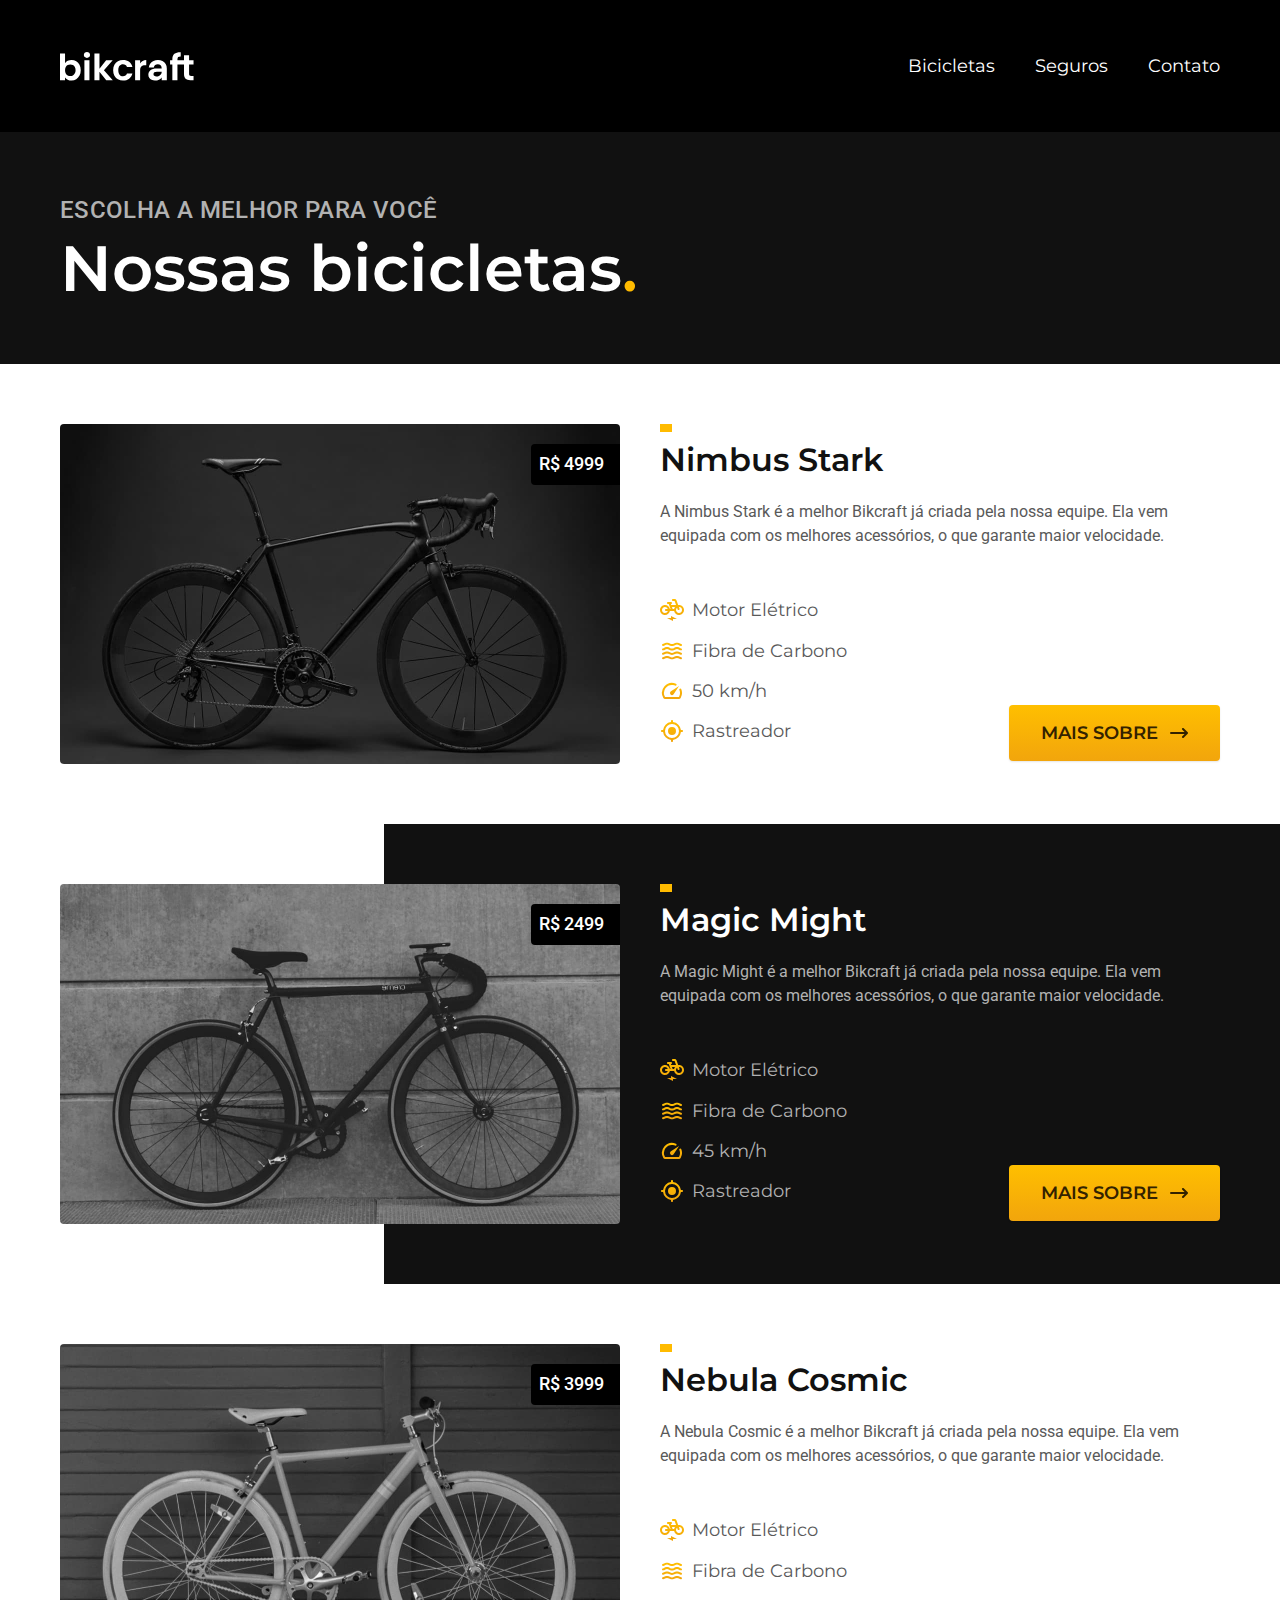
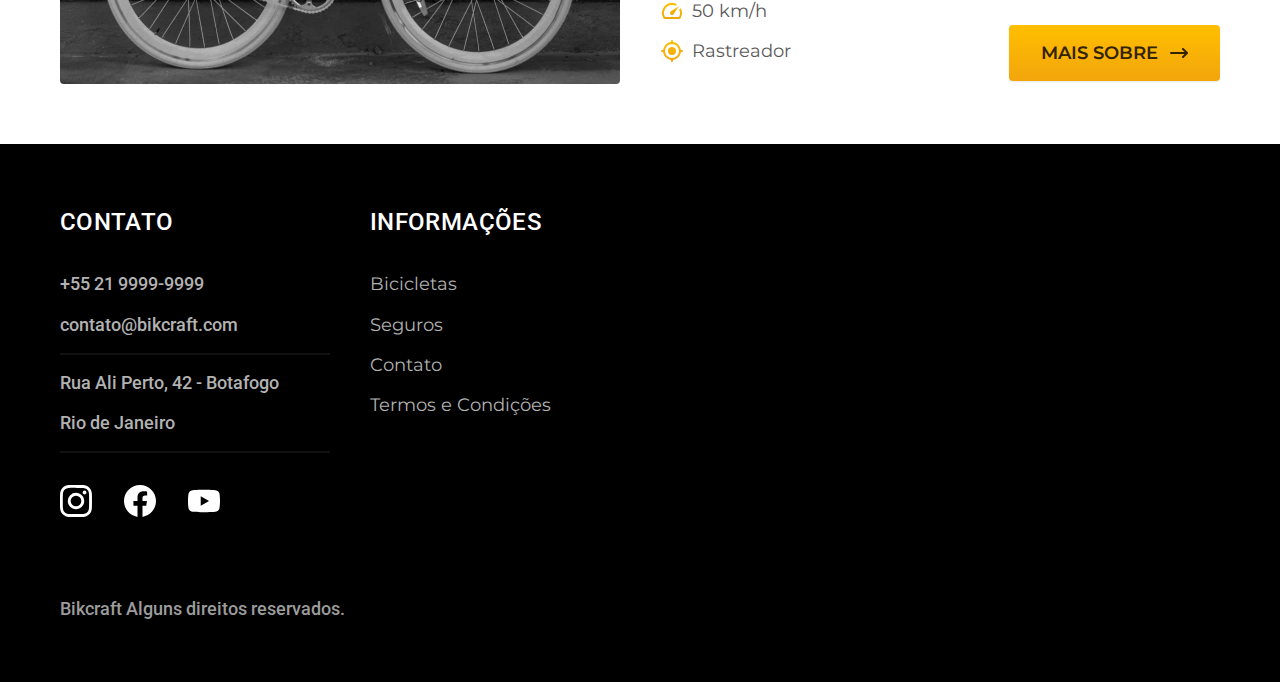
==== bicicletas.html @ 07eb41af "commit fontl" ====
<!DOCTYPE html>
<html lang="pt-br">

<head>
  <meta charset="UTF-8">
  <meta name="viewport" content="width=device-width, initial-scale=1.0">

  <title>Bicicletas | Bikcraft</title>
  <meta name="description" content="Bicicletas.">

  <link rel="stylesheet" href="./css/style.css">
  <link rel="preconnect" href="https://fonts.googleapis.com">
  <link rel="preconnect" href="https://fonts.gstatic.com" crossorigin>
  <link href="https://fonts.googleapis.com/css2?family=Merriweather:wght@900&family=Montserrat:wght@400;600;900&family=Roboto:wght@400;500&display=swap" rel="stylesheet">
</head>

<body id="bicicletas">
  <header class="header-bg">
    <div class="header container">
      <a href="./">
        <img src="./img/bikcraft.svg" alt="Bikcraft">
      </a>

      <nav aria-label="primaria">
        <ul class="header-menu font-1-m cor-0">
          <li><a href="./bicicletas.html">Bicicletas</a></li>
          <li><a href="./seguros.html">Seguros</a></li>
          <li><a href="./contato.html">Contato</a></li>
        </ul>
      </nav>
    </div>
  </header>

  <main>
    <div class="titulo-bg">
      <div class="titulo container">
        <p class="font-2-l-b cor-5">Escolha a melhor para você</p>
        <h1 class="font-1-xxl cor-0">Nossas bicicletas<span class="cor-p1">.</span></h1>
      </div>
    </div>


    <div class="bicicletas container">
      <div class="bicicletas-imagem">
        <img src="./img/bicicletas/nimbus.jpg" alt="Bicicleta preta">
        <span class="font-2-m cor-0">R$ 4999</span>
      </div>
      <div class="bicicletas-conteudo">
        <h2 class="font-1-xl">Nimbus Stark</h2>
        <p class="font-2-s cor-8">A Nimbus Stark é a melhor Bikcraft já criada pela nossa equipe. Ela vem equipada com os melhores acessórios, o que garante maior velocidade.</p>
        <ul class="font-1-m cor-8">
          <li><img src="./img/icones/eletrica.svg" alt="">Motor Elétrico</li>
          <li><img src="./img/icones/carbono.svg" alt="">Fibra de Carbono</li>
          <li><img src="./img/icones/velocidade.svg" alt="">50 km/h</li>
          <li><img src="./img/icones/rastreador.svg" alt="">Rastreador</li>
        </ul>
        <a class="botao seta" href="./bicicletas/nimbus.html">Mais Sobre</a>
      </div>
    </div>


    <div class="bicicletas-bg">
      <div class="bicicletas container">
        <div class="bicicletas-imagem">
          <img src="./img/bicicletas/magic.jpg" alt="Bicicleta preta">
          <span class="font-2-m cor-0">R$ 2499</span>
        </div>
        <div class="bicicletas-conteudo">
          <h2 class="font-1-xl cor-0">Magic Might</h2>
          <p class="font-2-s cor-5">A Magic Might é a melhor Bikcraft já criada pela nossa equipe. Ela vem equipada com os melhores acessórios, o que garante maior velocidade.</p>
          <ul class="font-1-m cor-5">
            <li><img src="./img/icones/eletrica.svg" alt="">Motor Elétrico</li>
            <li><img src="./img/icones/carbono.svg" alt="">Fibra de Carbono</li>
            <li><img src="./img/icones/velocidade.svg" alt="">45 km/h</li>
            <li><img src="./img/icones/rastreador.svg" alt="">Rastreador</li>
          </ul>
          <a class="botao seta" href="./bicicletas/magic.html">Mais Sobre</a>
        </div>
      </div>
    </div>


    <div class="bicicletas container">
      <div class="bicicletas-imagem">
        <img src="./img/bicicletas/nebula.jpg" alt="Bicicleta preta">
        <span class="font-2-m cor-0">R$ 3999</span>
      </div>
      <div class="bicicletas-conteudo">
        <h2 class="font-1-xl">Nebula Cosmic</h2>
        <p class="font-2-s cor-8">A Nebula Cosmic é a melhor Bikcraft já criada pela nossa equipe. Ela vem equipada com os melhores acessórios, o que garante maior velocidade.</p>
        <ul class="font-1-m cor-8">
          <li><img src="./img/icones/eletrica.svg" alt="">Motor Elétrico</li>
          <li><img src="./img/icones/carbono.svg" alt="">Fibra de Carbono</li>
          <li><img src="./img/icones/velocidade.svg" alt="">50 km/h</li>
          <li><img src="./img/icones/rastreador.svg" alt="">Rastreador</li>
        </ul>
        <a class="botao seta" href="./bicicletas/nebula.html">Mais Sobre</a>
      </div>
    </div>

  </main>


  <footer class="footer-bg">
    <div class="footer container">
      <div class="footer-contato">
        <h3 class="font-2-l-b cor-0">Contato</h3>
        <ul class="font-2-m cor-5">
          <li><a href="tel:+552199999999">+55 21 9999-9999</a></li>
          <li><a href="mailto:contato@bikcraft.com">contato@bikcraft.com</a></li>
          <li>Rua Ali Perto, 42 - Botafogo</li>
          <li>Rio de Janeiro</li>
        </ul>
        <div class="footer-redes">
          <a href="./">
            <img src="./img/redes/instagram.svg" alt="Instagran">
          </a>
          <a href="./">
            <img src="./img/redes/facebook.svg" alt="Facebook">
          </a>
          <a href="./">
            <img src="./img/redes/youtube.svg" alt="Youtube">
          </a>
        </div>
      </div>
      <div class="footer-informacoes">
        <h3 class="font-2-l-b cor-0">Informações</h3>
        <nav>
          <ul class="font-1-m cor-5">
            <li><a href="./bicicletas.html">Bicicletas</a></li>
            <li><a href="./seguros.html">Seguros</a></li>
            <li><a href="./contato.html">Contato</a></li>
            <li><a href="./termos.html">Termos e Condições</a></li>
          </ul>
        </nav>
      </div>
      <p class="footer-copy font-2-m cor-6">Bikcraft Alguns direitos reservados.</p>
    </div>
  </footer>

</body>

</html>
---- css/style.css ----
@import "./global/global.css";
@import "./global/header.css";
@import "./global/footer.css";

/* Utilidades */
@import "./utilidades/componentes.css";
@import "./utilidades/tipografia.css";
@import "./utilidades/cores.css";

/* Home */
@import "./home/introducao.css";
@import "./home/tecnologia.css";
@import "./home/parceiros.css";
@import "./home/depoimento.css";

/* Bicicletas */
@import "./bicicletas/bicicletas-lista.css";
@import "./bicicletas/bicicletas.css";

/* Seguros */
@import "./seguros/seguros.css";

/* Termos */
@import "./termos/termos.css";
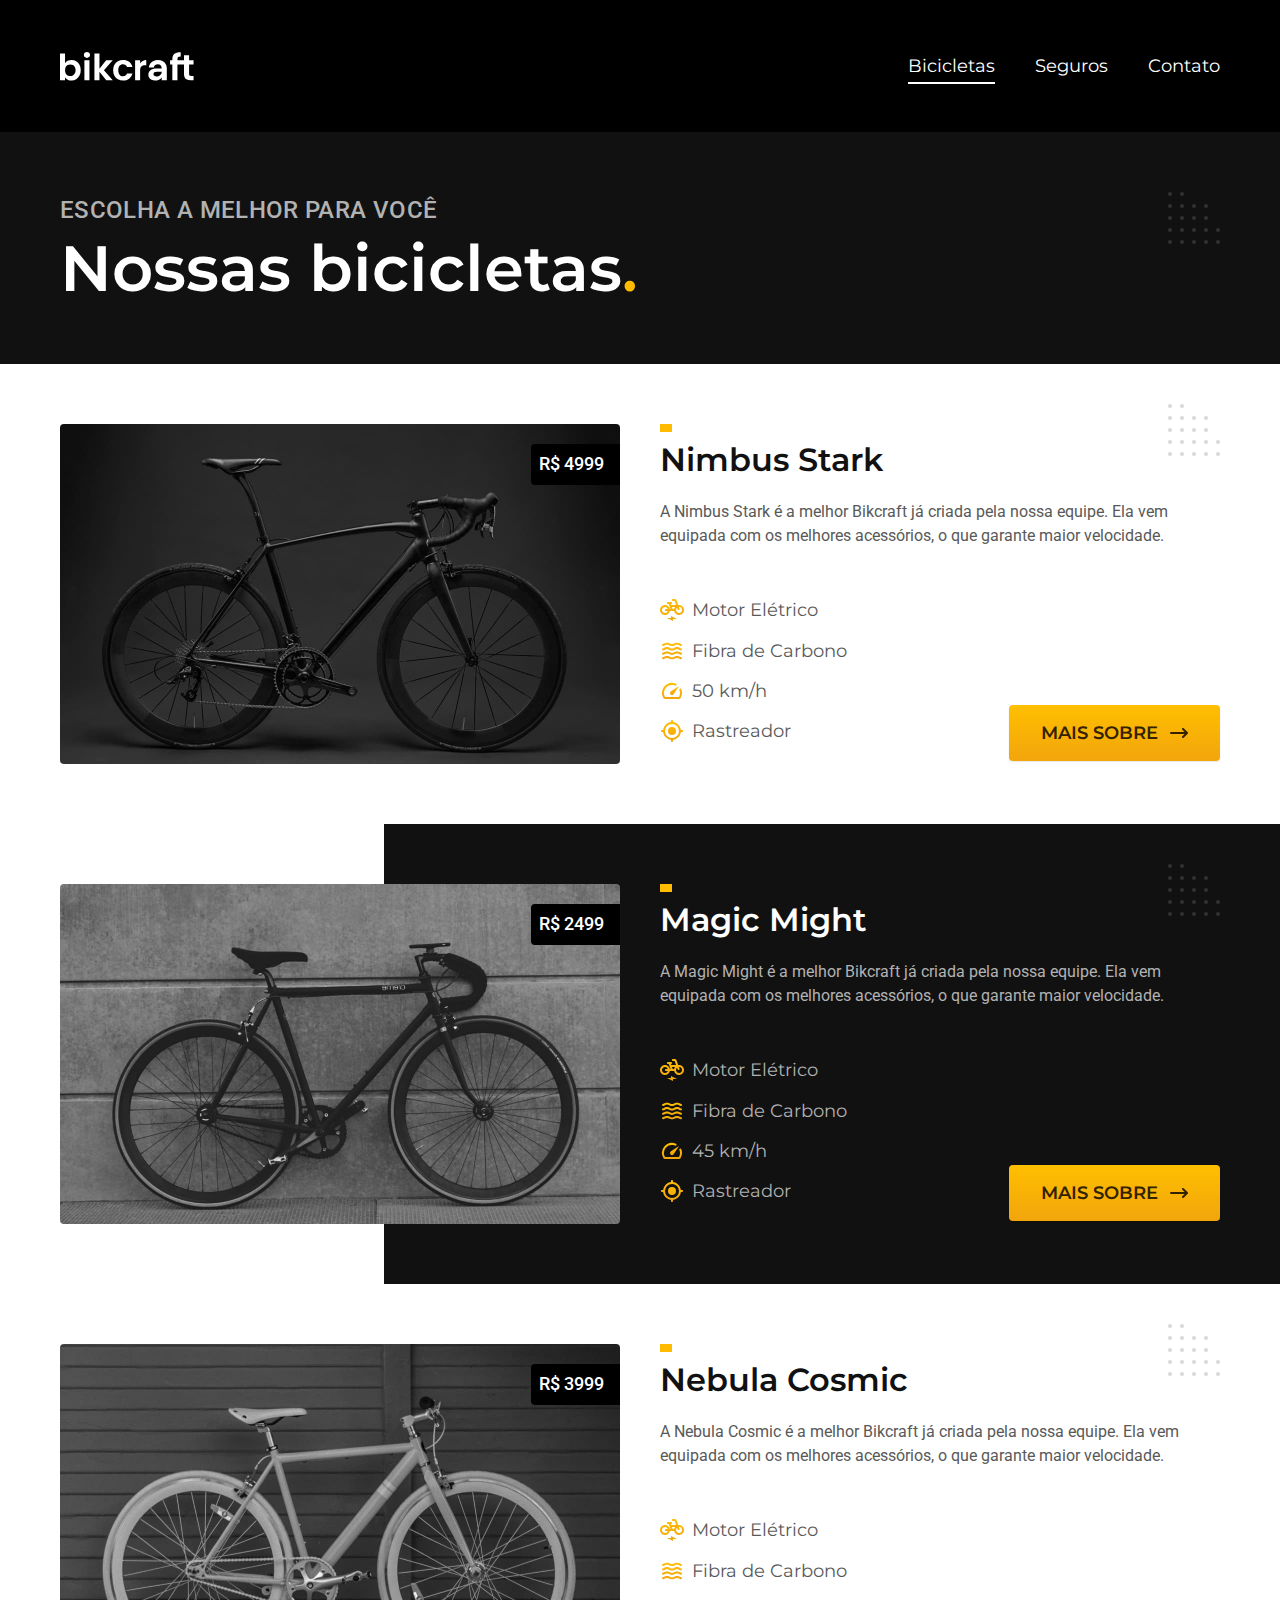
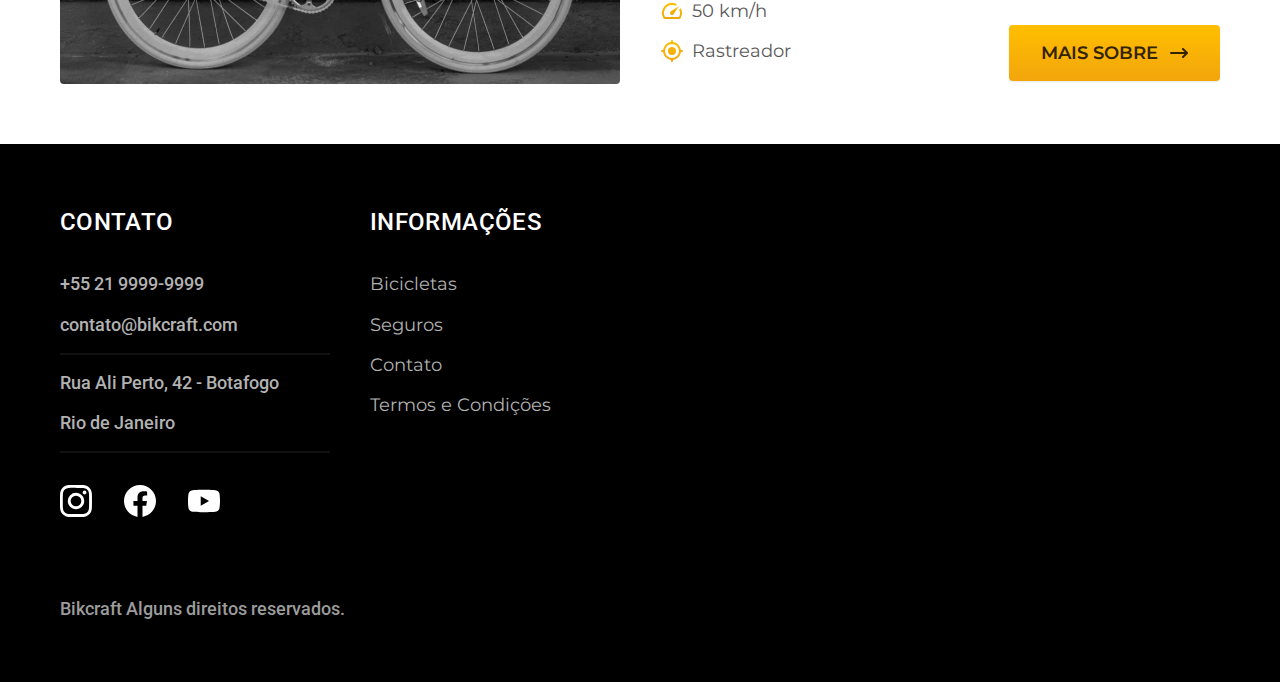
==== commit 24a1995e: "otimizado para producao" ====
--- a/bicicletas.html
+++ b/bicicletas.html
@@ -8,10 +8,14 @@
   <title>Bicicletas | Bikcraft</title>
   <meta name="description" content="Bicicletas.">
 
-  <link rel="stylesheet" href="./css/style.css">
+  <link rel="icon" href="./favicon.svg" type="image/svg+xml">
+  <link rel="preload" href="./css/style.min.css" as="style">
+  <link rel="stylesheet" href="./css/style.min.css">
   <link rel="preconnect" href="https://fonts.googleapis.com">
   <link rel="preconnect" href="https://fonts.gstatic.com" crossorigin>
   <link href="https://fonts.googleapis.com/css2?family=Merriweather:wght@900&family=Montserrat:wght@400;600;900&family=Roboto:wght@400;500&display=swap" rel="stylesheet">
+  <script>
+    document.documentElement.classList.add('js');</script>
 </head>
 
 <body id="bicicletas">
@@ -138,6 +142,7 @@
     </div>
   </footer>
 
+  <script src="./js/script.js"></script>
 </body>
 
 </html>--- a/css/style.min.css
+++ b/css/style.min.css
@@ -0,0 +1 @@
+body{margin:0;font-family:Arial,Helvetica,sans-serif;color:#111}blockquote,dd,h1,h2,h3,h4 ul,p{margin:0}ul{padding:0;list-style:none}a{text-decoration:none;color:inherit}img{max-width:100%;height:auto;display:block}img[src$=".jpg"]{border-radius:4px}.header-bg{background-color:var(--cor-12)}.header{display:flex;flex-wrap:wrap;gap:20px;justify-content:space-between;align-items:center;padding-top:20px;padding-bottom:20px}.header-menu{display:flex;flex-wrap:wrap;gap:40px}.header-menu a{display:inline-block;padding:16px 0;position:relative}.header-menu a:after{content:"";display:block;height:2px;width:0;background:var(--cor-0);margin-top:4px;transition:.3s;position:absolute}.header-menu a.ativo::after,.header-menu a:hover::after{width:100%}@media (max-width:800px){.header-menu{gap:20px}.header-menu a{background:var(--cor-11);padding:12px 16px;border-radius:4px}.header-menu a:hover{background-color:var(--cor-10)}.header a:after{display:none}}@media (max-width:600px){.header-menu{gap:12px}.header-menu a{padding:8px 12px;font-size:14px}}.footer-bg{background-color:var(--cor-12)}.footer{display:grid;grid-template-columns:3fr 5fr 4fr;gap:40px;padding-top:60px;padding-bottom:60px}.footer h3{margin-bottom:32px}.footer-contato ul{margin-bottom:32px}.footer-contato li:nth-child(even):after{content:"";display:block;max-width:360px;height:2px;background:var(--cor-11);margin-top:16px}.footer li{margin-bottom:16px}.footer-redes{display:flex;gap:32px}.footer a:hover{color:var(--cor-0)}.footer-copy{grid-column:1/-1;margin-top:40px}@media (max-width:800px){.footer>img{display:none}.footer{grid-template-columns:1fr 1fr}}@media (max-width:600px){.footer{grid-template-columns:1fr;gap:60px}.footer-copy{margin-top:0}}.container{box-sizing:border-box;max-width:1200px;padding-left:20px;padding-right:20px;margin-left:auto;margin-right:auto}.botao{display:inline-block;padding:16px 32px;background:linear-gradient(#ffbf00,#f2a50c);border-radius:4px;box-shadow:0 1px 2px rgba(0,0,0,.1);text-transform:uppercase;color:var(--cor-p5);font:600 1.125rem/1.35 Montserrat,sans-serif;max-width:max-content;border:none;cursor:pointer}.botao:hover{background:linear-gradient(#ffb60d,#e59317)}.botao.secundario{background:var(--cor-10);color:var(--cor-2)}.botao.secundario:hover{background:var(--cor-9)}.botao.seta{display:flex;align-items:center}.botao.seta::after{content:"";display:inline-block;width:18px;height:10px;margin-left:12px;background:url("../img/icones/seta.svg");transition:transform .2s}.botao.seta:hover::after{transform:translateX(4px)}@media (max-width:600px){.botao{padding:12px 16px;font-size:1rem}}.link{display:inline-block;color:var(--cor-p1);font:500 1.5rem/1.5 Montserrat,sans-serif;text-transform:uppercase}.link::after{content:"";display:block;width:100%;height:4px;background-color:currentColor}.link:hover{color:var(--cor-0)}.titulo-bg{padding-top:60px;padding-bottom:60px;background-color:var(--cor-11)}.titulo{background:url("../img/dec/top-right.svg") no-repeat top right 20px}.titulo p{margin-bottom:4px}@media (max-width:800px){.titulo-bg{padding-top:40px;padding-bottom:40px}.titulo p{font-size:1rem;text-transform:lowercase;font-weight:400}}.font-1-xs{font:400 0.75rem/1.35 Montserrat,sans-serif}.font-2-xs{font:400 0.875rem/1.43 Roboto,sans-serif}.font-1-s{font:400 1rem/1.5 Montserrat,sans-serif}.font-2-s{font:400 1rem/1.5 Roboto,sans-serif}.font-1-m,.font-1-m-b{font:400 1.125rem/1.35 Montserrat,sans-serif}.font-1-m-b{font-weight:600}.font-2-m{font:500 1.125rem/1.35 Roboto,sans-serif}.font-1-1{font:400 1.5rem/1.5 Roboto,sans-serif}.font-2-l,.font-2-l-b{font:400 1.5rem/1.5 Roboto,sans-serif}.font-2-l-b{font-weight:500;letter-spacing:.015em;text-transform:uppercase}.font-1-xl{font:600 2rem/1.25 Montserrat,sans-serif}.font-2-xl{font:500 2rem/1.25 Roboto,sans-serif}.font-1-xxl{font:600 4rem/1.125 Montserrat,sans-serif}@media (max-width:1200px){.font-1-xxl{font-size:3rem}.font-2-l,.font-2-l-b{font-size:1.25rem}}@media (max-width:800px){.font-1-xxl{font-size:2rem}.font-1-xl,.font-2-xl{font-size:1.5rem}}:root{--cor-0:#ffffff;--cor-1:#f7f7f7;--cor-2:#ededed;--cor-3:#dedede;--cor-4:#cccccc;--cor-5:#b2b2b2;--cor-6:#9c9c9c;--cor-7:#717171;--cor-8:#595959;--cor-9:#404040;--cor-10:#2e2e2e;--cor-11:#111111;--cor-12:#000000;--cor-p1:#ffbb00;--cor-p2:#e4a30b;--cor-p3:#a66f00;--cor-p4:#664400;--cor-p5:#332200}.cor-0{color:var(--cor-0)}.cor-1{color:var(--cor-1)}.cor-2{color:var(--cor-2)}.cor-3{color:var(--cor-3)}.cor-4{color:var(--cor-4)}.cor-5{color:var(--cor-5)}.cor-6{color:var(--cor-6)}.cor-7{color:var(--cor-7)}.cor-8{color:var(--cor-8)}.cor-9{color:var(--cor-9)}.cor-10{color:var(--cor-10)}.cor-11{color:var(--cor-11)}.cor-12{color:var(--cor-12)}.cor-p1{color:var(--cor-p1)}.cor-p2{color:var(--cor-p2)}.cor-p3{color:var(--cor-p3)}.cor-p4{color:var(--cor-p4)}.cor-p5{color:var(--cor-p5)}.js .fadeInDown{transform:translate3d(0,-20px,0)}.js .fadeInUp{transform:translate3d(0,20px,0)}.js .fadeInRight{transform:translate3d(20px,0,0)}.js .fadeInLeft{transform:translate3d(-20px,0,0)}.js [data-anime]{opacity:0}.js .anime{opacity:1;transform:none;transition:transform .8s,opacity .8s}.form{display:grid;grid-template-columns:1fr 1fr;gap:20px}.form label{display:block;font:600 1rem/1.5 Montserrat,sans-serif;margin-bottom:4px}.form .col-2{grid-column:span 2}.form input[type=email],.form input[type=text],.form textarea{font:400 1rem/1.5 Roboto,sans-serif;background:var(--cor-1);border:1px solid var(--cor-2);padding:12px;border-radius:4px;width:100%;box-sizing:border-box}.form input[type=email]:focus,.form input[type=text]:focus,.form textarea:focus{outline:0;border-color:var(--cor-p1);background:var(--cor-0);box-shadow:0 0 0 2px #fea}@media (max-width:600px){.form{grid-template-columns:1fr}.form .col-2{grid-column:1}}.introducao-bg{background:var(--cor-12) url("../img/dec/bottom-left.svg") no-repeat bottom 160px left 20px;box-shadow:inset 0 -120px var(--cor-0)}.introducao{display:grid;grid-template-columns:1fr 1fr;gap:0 40px}.introducao-conteudo{align-self:end;padding-bottom:200px}.introducao img{width:100%;height:100%;object-fit:cover;border-radius:4px}.introducao h1{margin-bottom:32px}.introducao p{margin-bottom:20px}@media (max-width:800px){.introducao-bg{background:var(--cor-11);padding-top:40px;box-shadow:inset 0 -60px var(--cor-0)}.introducao{grid-template-columns:1fr;gap:32px}.introducao-conteudo{padding-bottom:0}.introducao h1{margin-bottom:16px}.introducao img{height:300px;width:100%}}.tecnologia-bg{background-color:var(--cor-11);box-shadow:inset 0 80px var(--cor-0),inset 0 -80px var(--cor-0)}.tecnologia{display:grid;grid-template-columns:1fr 1fr;gap:40px}.tecnologia-imagem img{width:100%;height:100%;object-fit:cover;object-position:left}.tecnologia-conteudo{padding-top:160px;padding-bottom:160px}.tecnologia-conteudo>span{display:block;margin-bottom:20px}.tecnologia-conteudo h2{margin-bottom:32px}.tecnologia-conteudo>p{margin-bottom:20px}.tecnologia a{margin-bottom:80px}.tecnologia-vantagens{display:flex;gap:40px}.tecnologia-vantagens h3{margin-bottom:8px;width:max-content}.tecnologia-vantagens img{width:24px;margin-bottom:8px}@media (max-width:800px){.tecnologia-bg{box-shadow:initial}.tecnologia{grid-template-columns:1fr}.tecnologia-conteudo{padding-top:60px;padding-bottom:60px}.tecnologia-imagem{display:none}.tecnologia a{margin-bottom:60px}}@media (max-width:600px){.tecnologia-vantagens{flex-direction:column}}.parceiros{padding-top:60px;padding-bottom:120px}.parceiros h2{margin-bottom:60px}.parceiros ul{padding:0 20px;max-width:1400px;display:grid;grid-template-columns:repeat(4,1fr);margin:0 auto}.parceiros li{display:flex;padding:32px;border-left:2px solid var(--cor-2)}.parceiros img{margin:auto}.parceiros li:first-child,.parceiros li:nth-child(5){border-left:none}.parceiros li:nth-child(n+5){border-top:2px solid var(--cor-2)}@media (max-width:800px){.parceiros{padding-bottom:60px}.parceiros li{padding:20px}.parceiros h2{margin-bottom:20px}.parceiros ul{grid-template-columns:repeat(2,1fr)}.parceiros li:nth-child(n+3){border-top:2px solid var(--cor-2)}.parceiros li:nth-child(odd){border-left:none}}.depoimento{display:grid;grid-template-columns:1fr 1fr;background-color:var(--cor-p1);overflow:hidden}.depoimento img{width:100%;height:100%;object-fit:cover;border-radius:0}.depoimento-conteudo{padding:40px 40px 80px 80px;align-self:end;background:url("../img/dec/bottom-right-p.svg") no-repeat bottom 40px right 40px}.depoimento-conteudo p{max-width:32ch;font-family:Merriweather,serif;font-style:italic;font-weight:900;margin-bottom:32px;position:relative}.depoimento p::after,.depoimento p::before{font-size:5rem;color:var(--cor-p2);position:absolute}.depoimento p::before{content:"“";left:-50px;top:-20px}.depoimento p::after{content:"”"}@media (min-width:1200px){.depoimento img{max-height:520px}}@media (max-width:800px){.depoimento{grid-template-columns:1fr;text-align:center}.depoimento img{max-height:200px}.depoimento-conteudo{padding:40px 20px;justify-self:center}}.bicicletas-lista{padding-top:60px;padding-bottom:120px}.bicicletas-lista h2{margin-bottom:40px}.bicicletas-lista ul{display:flex;gap:40px;padding:0 20px 20px 20px;max-width:1400px;margin-left:auto;margin-right:auto;overflow-x:auto}#bicicleta .bicicletas-lista ul{padding:0 0 20px 0}.bicicletas-lista li{flex:1;min-width:280px}.bicicletas-lista a{display:block}.bicicletas-lista img{margin-bottom:16px}.bicicletas-lista h3{margin-bottom:8px;display:flex;align-items:center}.bicicletas-lista h3::before{content:"";display:inline-block;height:8px;width:12px;margin-right:8px;background-color:var(--cor-p1);transition:width .2s}.bicicletas-lista a:hover h3::before{width:24px}.bicicletas-lista li span{padding-left:20px}@media (max-width:800px){.bicicletas-lista{padding-bottom:60px}.bicicletas-lista ul{gap:20px}}.bicicletas-bg{background:linear-gradient(to right,var(--cor-0) 30%,var(--cor-11) 0)}.bicicletas{display:grid;grid-template-columns:1fr 1fr;gap:40px;padding-top:60px;padding-bottom:60px;background:url("../img/dec/top-right.svg") no-repeat top 40px right 20px}.bicicletas-imagem{display:grid}.bicicletas-imagem img{grid-area:1/1}.bicicletas-imagem span{grid-area:1/1;place-self:start end;margin-top:20px;background:var(--cor-12);display:inline-block;padding:8px 16px 8px 8px;border-radius:4px 0 0 4px}.bicicletas-conteudo{display:grid;align-content:start;grid-template-columns:1fr auto}.bicicletas h2,.bicicletas p{grid-column:1/-1}.bicicletas h2{margin-bottom:20px}.bicicletas h2::before{content:"";display:block;width:12px;height:8px;background-color:var(--cor-p1);margin-bottom:8px}.bicicletas p{margin-bottom:32px}.bicicletas a{place-self:end}.bicicletas li{display:flex;align-items:center}.bicicletas ul{display:grid;gap:16px}.bicicletas-conteudo img{width:24px;margin-right:8px}@media (max-width:800px){.bicicletas-bg{background:var(--cor-11)}.bicicletas{grid-template-columns:1fr;gap:20px;padding-top:40px;padding-bottom:40px}}@media (max-width:600px){.bicicletas-conteudo{grid-template-columns:1fr}.bicicletas ul{font-size:1rem;grid-template-columns:1fr 1fr;margin-bottom:32px}.bicicletas a{place-self:start}}.bicicleta{display:grid;grid-template-columns:1fr 1fr;align-items:start;gap:40px;padding-top:60px;padding-bottom:60px}#bicicleta .titulo p{text-transform:uppercase}.bicicleta-imagens{display:flex;flex-wrap:wrap;gap:20px}.bicicleta-imagens img{flex:1;min-width:200px}.bicicleta-imagens img:first-child{min-width:100%}.bicicleta-conteudo>p{margin-bottom:32px}.bicicleta-comprar{display:grid;grid-template-columns:max-content auto;align-items:center;justify-items:start;gap:8px 12px;margin-bottom:40px}.bicicleta-comprar a{grid-row:span 2}.bicicleta-comprar span{display:flex;align-items:center;background-color:var(--cor-12);gap:8px;padding:4px 8px;border-radius:4px}.bicicleta-conteudo h2{text-transform:uppercase;letter-spacing:.015em;margin-bottom:12px}.bicicleta-ficha,.bicicleta-informacoes{padding:32px;background-color:var(--cor-12);border-radius:4px}.bicicleta-informacoes{margin-bottom:40px;display:grid;grid-template-columns:1fr 1fr;gap:32px}.bicicleta-informacoes img{width:24px;margin-bottom:8px}.bicicleta-informacoes h3{margin-bottom:8px}.bicicleta-ficha li{padding:4px 0;display:flex;justify-content:space-between;border-bottom:1px solid var(--cor-11)}.bicicleta-ficha li:last-child{border-bottom:none}.bicicleta-ficha span{color:var(--cor-6)}@media (max-width:800px){.bicicleta{grid-template-columns:1fr;padding-top:40px;padding-bottom:40px}.bicicleta-imagens{grid-row:2}}@media (max-width:400px){.bicicleta-informacoes{grid-template-columns:1fr}.bicicleta-comprar{grid-template-columns:1fr}}.seguro-bg{background-color:var(--cor-11);box-shadow:inset 0 120px var(--cor-0),inset 0 -120px var(--cor-12)}.seguro{display:grid;grid-template-columns:1fr 1fr;gap:40px}.seguro-imagem img{width:100%;height:100%;object-fit:cover}.seguro-conteudo{padding-top:180px;padding-bottom:180px}.seguro h2{margin-bottom:32px}.seguro p{margin-bottom:20px}@media (max-width:800px){.seguro-bg{box-shadow:inset 0 -60px var(--cor-12)}.seguro{grid-template-columns:1fr}.seguro-conteudo{grid-row:1;padding-top:40px;padding-bottom:0}}.seguros-bg{background:var(--cor-11)}.seguros{padding-top:60px;padding-bottom:60px;display:grid;grid-template-columns:1fr 1fr;gap:40px;align-items:center}#seguros .seguros{padding-top:0}.seguros h2{grid-column:1/-1}.seguros-item{background-color:var(--cor-12);padding:32px 32px 32px 60px;display:grid;grid-template-columns:1fr auto}.seguros-item h3{margin-bottom:40px}.seguros-item span{grid-column:2;display:block;text-align:right}.seguros-item ul{grid-column:1/-1;margin-bottom:32px}.seguros-item li{display:flex;align-items:center;position:relative}.seguros-item li+li{margin-top:20px}.seguros-item li::before{content:"";display:inline-block;width:13px;height:9px;background-image:url("../img/icones/lista.svg");position:absolute;left:-21px}.seguros-item a{grid-column:1/-1}@media (max-width:800px){.seguros{grid-template-columns:1fr}}.vantagens-bg{background:var(--cor-12)}.vantagens{padding-top:120px;padding-bottom:120px}.vantagens h2{margin-bottom:60px}.vantagens ul{display:grid;grid-template-columns:repeat(auto-fit,minmax(280px,max-content));gap:40px 80px}.vantagens h3,.vantagens img{margin-bottom:8px}@media (max-width:800px){.vantagens{padding-top:60px;padding-bottom:60px}.vantagens h2{margin-bottom:40px}.vantagens ul{gap:20px}}.perguntas{padding-top:120px;padding-bottom:120px}.perguntas h2{margin-bottom:60px}.perguntas dl>div{padding:20px;border-radius:4px}.perguntas dl>div:nth-child(odd){background-color:var(--cor-1)}.perguntas button{display:grid;grid-template-columns:auto 1fr auto;align-items:center;gap:8px;cursor:pointer;border:none;background:0 0;width:100%;text-align:left}.perguntas button::before{content:"";display:inline-block;width:12px;height:8px;background-color:var(--cor-p1)}.perguntas button::after{content:"";display:inline-block;width:14px;height:6px;background:url("../img/icones/seta-abrir.svg");transition:.3s}.perguntas button:hover::after,.perguntas button[aria-expanded=true]::after{transform:rotate(180deg)}.js .perguntas dd{display:none}.js .perguntas dd.ativa{display:block}.perguntas dd{padding-left:20px;padding-top:16px;max-width:80ch}@media (max-width:800px){.perguntas{padding-top:60px;padding-bottom:60px}.perguntas h2{margin-bottom:40px}}#contato{background:linear-gradient(var(--cor-11) 600px,var(--cor-1) 0)}.contato{display:grid;grid-template-columns:5fr 7fr}.contato-dados,.contato-formulario{padding:60px;box-shadow:0 1px 2px rgba(0,0,0,.1)}.contato-dados{border-radius:5px 0 0 5px;background:var(--cor-12) url("../img/dec/bottom-left.svg") no-repeat bottom 20px left 20px}.contato-formulario{border-radius:0 5px 5px 0;background:var(--cor-0) url("../img/dec/bottom-right.svg") no-repeat bottom 20px right 20px}.contato-dados h2{margin-bottom:60px}.contato-endereco{margin-bottom:32px;background:url("../img/icones/local.svg") no-repeat 0 2px;padding-left:28px}.contato-endereco p{margin-bottom:8px}.contato-meios a{display:block;max-width:max-content;margin-bottom:8px;padding-left:28px}.contato-meios a:hover{color:var(--cor-0)}.contato-meios a:first-child{background:url("../img/icones/email.svg") no-repeat 0 2px}.contato-meios a:nth-child(2){margin-bottom:32px}.contato-meios a:nth-child(3){background:url("../img/icones/telefone.svg") no-repeat 0 2px;margin-bottom:60px}.contato-redes{display:flex;gap:32px;padding-left:28px}@media (max-width:800px){.contato{grid-template-columns:1fr}.contato-dados,.contato-formulario{padding:20px}.contato-dados{border-radius:5px 5px 0 0;background:var(--cor-12)}.contato-formulario{border-radius:0 0 5px 5px}.contato-dados h2,.contato-meios a:nth-child(3){margin-bottom:32px}.contato-redes{margin-bottom:12px}}.lojas{display:grid;grid-template-columns:1fr 1fr;gap:0 40px;padding-top:120px;padding-bottom:120px}.lojas h2{grid-column:1/-1;margin-bottom:60px}.lojas img{border-radius:4px 4px 0 0}.lojas-item{border-radius:4px;background:var(--cor-0);box-shadow:0 1px 2px rgba(0,0,0,.1)}.lojas-conteudo{display:grid;grid-template-columns:1fr 1fr;gap:32px 16px;padding:32px}.lojas-conteudo h3,lojas-tempo{grid-column:1/-1}.lojas-dados{display:grid;gap:8px;border-left:2px solid var(--cor-2);padding-left:12px}.lojas-tempo{display:flex;align-items:center;gap:8px}@media (max-width:800px){.lojas{gap:20px;padding-top:60px;padding-bottom:60px}.lojas h2{margin-bottom:32px}.lojas-conteudo{grid-template-columns:1fr}}@media (max-width:600px){.lojas{grid-template-columns:1fr}}#orcamento{background:linear-gradient(var(--cor-11) 600px,var(--cor-1) 0)}.orcamento{display:grid;grid-template-columns:5fr 7fr;padding-bottom:120px}.orcamento h2{text-transform:uppercase;position:relative;display:flex;align-items:center}.orcamento h2::before{content:"";display:inline-block;width:4px;height:8px;background-color:var(--cor-p1);position:absolute;left:-12px}.orcamento-dados,.orcamento-produto{padding:60px;box-shadow:0 1px 2px rgba(0,0,0,.1)}.orcamento-produto{border-radius:5px 0 0 5px;background:var(--cor-12) url("../img/dec/bottom-left.svg") no-repeat bottom 20px left 20px;display:grid;grid-template-columns:1fr 1fr;gap:20px;align-content:start}.orcamento-produto>*{grid-column:1/-1}.orcamento-produto>label{grid-column:initial}.orcamento-produto label{font:400 1rem/1.5 Montserrat,sans serif;color:var(--cor-4);background-color:var(--cor-10);display:block;padding:12px 16px;border-radius:4px;cursor:pointer;display:grid;grid-template-columns:auto 1fr auto;align-items:center;border:1px solid var(--cor-10)}.orcamento-produto label::before{content:"";display:inline-block;width:12px;height:12px;border:1px solid var(--cor-6);border-radius:50%;margin-right:8px}.orcamento-produto input:checked+label::before{border-color:var(--cor-7);box-shadow:inset 0 0 0 3px var(--cor-0),inset 0 0 0 6px var(--cor-7)}.orcamento-produto label:hover{background-color:var(--cor-9);border-color:var(--cor-9)}.orcamento-produto input:focus+label{box-shadow:0 0 0 2px var(--cor-p1);border-color:var(--cor-12)}.orcamento-produto label span{display:none}.orcamento-produto input:checked+label span{display:inline-block}.orcamento-produto input{opacity:0;position:absolute;pointer-events:none}.orcamento-produto input:checked+label{background:var(--cor-0);color:var(--cor-11)}.orcamento-dados{border-radius:0 5px 5px 0;background:var(--cor-0) url("../img/dec/bottom-right.svg") no-repeat bottom 20px right 20px}.orcamento-conteudo{display:none}.orcamento-conteudo h2,.orcamento-dados h2:nth-of-type(n+2){margin-top:20px}#bikcraft:checked~#orcamento-bikcraft,#seguro:checked~#orcamento-seguro{display:grid;gap:20px}.orcamento-detalhes{display:none;background:var(--cor-0);padding:20px;grid-template-columns:1fr 1fr;border-radius:4px;align-items:center}.orcamento-detalhes li{display:flex;align-items:center;margin-bottom:8px}.orcamento-detalhes li img{width:16px;margin-right:8px}.orcamento-produto input:checked+label+.orcamento-detalhes{display:grid}@media (max-width:1200px){.orcamento-dados,.orcamento-produto{padding:32px}}@media (max-width:800px){.orcamento{grid-template-columns:1fr}.orcamento-produto{border-radius:5px 5px 0 0;background:var(--cor-12)}.orcamento-dados{border-radius:0 0 5px 5px}}@media (max-width:400px){.orcamento-produto{grid-template-columns:1fr}}.termos{padding-top:80px;padding-bottom:80px}.termos h2{font-weight:600;margin-bottom:20px}.termos p+h2{margin-top:40px}.termos p{max-width:75ch;margin-bottom:24px}--- a/css/style.min.css
+++ b/css/style.min.css
@@ -0,0 +1 @@
+body{margin:0;font-family:Arial,Helvetica,sans-serif;color:#111}blockquote,dd,h1,h2,h3,h4 ul,p{margin:0}ul{padding:0;list-style:none}a{text-decoration:none;color:inherit}img{max-width:100%;height:auto;display:block}img[src$=".jpg"]{border-radius:4px}.header-bg{background-color:var(--cor-12)}.header{display:flex;flex-wrap:wrap;gap:20px;justify-content:space-between;align-items:center;padding-top:20px;padding-bottom:20px}.header-menu{display:flex;flex-wrap:wrap;gap:40px}.header-menu a{display:inline-block;padding:16px 0;position:relative}.header-menu a:after{content:"";display:block;height:2px;width:0;background:var(--cor-0);margin-top:4px;transition:.3s;position:absolute}.header-menu a.ativo::after,.header-menu a:hover::after{width:100%}@media (max-width:800px){.header-menu{gap:20px}.header-menu a{background:var(--cor-11);padding:12px 16px;border-radius:4px}.header-menu a:hover{background-color:var(--cor-10)}.header a:after{display:none}}@media (max-width:600px){.header-menu{gap:12px}.header-menu a{padding:8px 12px;font-size:14px}}.footer-bg{background-color:var(--cor-12)}.footer{display:grid;grid-template-columns:3fr 5fr 4fr;gap:40px;padding-top:60px;padding-bottom:60px}.footer h3{margin-bottom:32px}.footer-contato ul{margin-bottom:32px}.footer-contato li:nth-child(even):after{content:"";display:block;max-width:360px;height:2px;background:var(--cor-11);margin-top:16px}.footer li{margin-bottom:16px}.footer-redes{display:flex;gap:32px}.footer a:hover{color:var(--cor-0)}.footer-copy{grid-column:1/-1;margin-top:40px}@media (max-width:800px){.footer>img{display:none}.footer{grid-template-columns:1fr 1fr}}@media (max-width:600px){.footer{grid-template-columns:1fr;gap:60px}.footer-copy{margin-top:0}}.container{box-sizing:border-box;max-width:1200px;padding-left:20px;padding-right:20px;margin-left:auto;margin-right:auto}.botao{display:inline-block;padding:16px 32px;background:linear-gradient(#ffbf00,#f2a50c);border-radius:4px;box-shadow:0 1px 2px rgba(0,0,0,.1);text-transform:uppercase;color:var(--cor-p5);font:600 1.125rem/1.35 Montserrat,sans-serif;max-width:max-content;border:none;cursor:pointer}.botao:hover{background:linear-gradient(#ffb60d,#e59317)}.botao.secundario{background:var(--cor-10);color:var(--cor-2)}.botao.secundario:hover{background:var(--cor-9)}.botao.seta{display:flex;align-items:center}.botao.seta::after{content:"";display:inline-block;width:18px;height:10px;margin-left:12px;background:url("../img/icones/seta.svg");transition:transform .2s}.botao.seta:hover::after{transform:translateX(4px)}@media (max-width:600px){.botao{padding:12px 16px;font-size:1rem}}.link{display:inline-block;color:var(--cor-p1);font:500 1.5rem/1.5 Montserrat,sans-serif;text-transform:uppercase}.link::after{content:"";display:block;width:100%;height:4px;background-color:currentColor}.link:hover{color:var(--cor-0)}.titulo-bg{padding-top:60px;padding-bottom:60px;background-color:var(--cor-11)}.titulo{background:url("../img/dec/top-right.svg") no-repeat top right 20px}.titulo p{margin-bottom:4px}@media (max-width:800px){.titulo-bg{padding-top:40px;padding-bottom:40px}.titulo p{font-size:1rem;text-transform:lowercase;font-weight:400}}.font-1-xs{font:400 0.75rem/1.35 Montserrat,sans-serif}.font-2-xs{font:400 0.875rem/1.43 Roboto,sans-serif}.font-1-s{font:400 1rem/1.5 Montserrat,sans-serif}.font-2-s{font:400 1rem/1.5 Roboto,sans-serif}.font-1-m,.font-1-m-b{font:400 1.125rem/1.35 Montserrat,sans-serif}.font-1-m-b{font-weight:600}.font-2-m{font:500 1.125rem/1.35 Roboto,sans-serif}.font-1-1{font:400 1.5rem/1.5 Roboto,sans-serif}.font-2-l,.font-2-l-b{font:400 1.5rem/1.5 Roboto,sans-serif}.font-2-l-b{font-weight:500;letter-spacing:.015em;text-transform:uppercase}.font-1-xl{font:600 2rem/1.25 Montserrat,sans-serif}.font-2-xl{font:500 2rem/1.25 Roboto,sans-serif}.font-1-xxl{font:600 4rem/1.125 Montserrat,sans-serif}@media (max-width:1200px){.font-1-xxl{font-size:3rem}.font-2-l,.font-2-l-b{font-size:1.25rem}}@media (max-width:800px){.font-1-xxl{font-size:2rem}.font-1-xl,.font-2-xl{font-size:1.5rem}}:root{--cor-0:#ffffff;--cor-1:#f7f7f7;--cor-2:#ededed;--cor-3:#dedede;--cor-4:#cccccc;--cor-5:#b2b2b2;--cor-6:#9c9c9c;--cor-7:#717171;--cor-8:#595959;--cor-9:#404040;--cor-10:#2e2e2e;--cor-11:#111111;--cor-12:#000000;--cor-p1:#ffbb00;--cor-p2:#e4a30b;--cor-p3:#a66f00;--cor-p4:#664400;--cor-p5:#332200}.cor-0{color:var(--cor-0)}.cor-1{color:var(--cor-1)}.cor-2{color:var(--cor-2)}.cor-3{color:var(--cor-3)}.cor-4{color:var(--cor-4)}.cor-5{color:var(--cor-5)}.cor-6{color:var(--cor-6)}.cor-7{color:var(--cor-7)}.cor-8{color:var(--cor-8)}.cor-9{color:var(--cor-9)}.cor-10{color:var(--cor-10)}.cor-11{color:var(--cor-11)}.cor-12{color:var(--cor-12)}.cor-p1{color:var(--cor-p1)}.cor-p2{color:var(--cor-p2)}.cor-p3{color:var(--cor-p3)}.cor-p4{color:var(--cor-p4)}.cor-p5{color:var(--cor-p5)}.js .fadeInDown{transform:translate3d(0,-20px,0)}.js .fadeInUp{transform:translate3d(0,20px,0)}.js .fadeInRight{transform:translate3d(20px,0,0)}.js .fadeInLeft{transform:translate3d(-20px,0,0)}.js [data-anime]{opacity:0}.js .anime{opacity:1;transform:none;transition:transform .8s,opacity .8s}.form{display:grid;grid-template-columns:1fr 1fr;gap:20px}.form label{display:block;font:600 1rem/1.5 Montserrat,sans-serif;margin-bottom:4px}.form .col-2{grid-column:span 2}.form input[type=email],.form input[type=text],.form textarea{font:400 1rem/1.5 Roboto,sans-serif;background:var(--cor-1);border:1px solid var(--cor-2);padding:12px;border-radius:4px;width:100%;box-sizing:border-box}.form input[type=email]:focus,.form input[type=text]:focus,.form textarea:focus{outline:0;border-color:var(--cor-p1);background:var(--cor-0);box-shadow:0 0 0 2px #fea}@media (max-width:600px){.form{grid-template-columns:1fr}.form .col-2{grid-column:1}}.introducao-bg{background:var(--cor-12) url("../img/dec/bottom-left.svg") no-repeat bottom 160px left 20px;box-shadow:inset 0 -120px var(--cor-0)}.introducao{display:grid;grid-template-columns:1fr 1fr;gap:0 40px}.introducao-conteudo{align-self:end;padding-bottom:200px}.introducao img{width:100%;height:100%;object-fit:cover;border-radius:4px}.introducao h1{margin-bottom:32px}.introducao p{margin-bottom:20px}@media (max-width:800px){.introducao-bg{background:var(--cor-11);padding-top:40px;box-shadow:inset 0 -60px var(--cor-0)}.introducao{grid-template-columns:1fr;gap:32px}.introducao-conteudo{padding-bottom:0}.introducao h1{margin-bottom:16px}.introducao img{height:300px;width:100%}}.tecnologia-bg{background-color:var(--cor-11);box-shadow:inset 0 80px var(--cor-0),inset 0 -80px var(--cor-0)}.tecnologia{display:grid;grid-template-columns:1fr 1fr;gap:40px}.tecnologia-imagem img{width:100%;height:100%;object-fit:cover;object-position:left}.tecnologia-conteudo{padding-top:160px;padding-bottom:160px}.tecnologia-conteudo>span{display:block;margin-bottom:20px}.tecnologia-conteudo h2{margin-bottom:32px}.tecnologia-conteudo>p{margin-bottom:20px}.tecnologia a{margin-bottom:80px}.tecnologia-vantagens{display:flex;gap:40px}.tecnologia-vantagens h3{margin-bottom:8px;width:max-content}.tecnologia-vantagens img{width:24px;margin-bottom:8px}@media (max-width:800px){.tecnologia-bg{box-shadow:initial}.tecnologia{grid-template-columns:1fr}.tecnologia-conteudo{padding-top:60px;padding-bottom:60px}.tecnologia-imagem{display:none}.tecnologia a{margin-bottom:60px}}@media (max-width:600px){.tecnologia-vantagens{flex-direction:column}}.parceiros{padding-top:60px;padding-bottom:120px}.parceiros h2{margin-bottom:60px}.parceiros ul{padding:0 20px;max-width:1400px;display:grid;grid-template-columns:repeat(4,1fr);margin:0 auto}.parceiros li{display:flex;padding:32px;border-left:2px solid var(--cor-2)}.parceiros img{margin:auto}.parceiros li:first-child,.parceiros li:nth-child(5){border-left:none}.parceiros li:nth-child(n+5){border-top:2px solid var(--cor-2)}@media (max-width:800px){.parceiros{padding-bottom:60px}.parceiros li{padding:20px}.parceiros h2{margin-bottom:20px}.parceiros ul{grid-template-columns:repeat(2,1fr)}.parceiros li:nth-child(n+3){border-top:2px solid var(--cor-2)}.parceiros li:nth-child(odd){border-left:none}}.depoimento{display:grid;grid-template-columns:1fr 1fr;background-color:var(--cor-p1);overflow:hidden}.depoimento img{width:100%;height:100%;object-fit:cover;border-radius:0}.depoimento-conteudo{padding:40px 40px 80px 80px;align-self:end;background:url("../img/dec/bottom-right-p.svg") no-repeat bottom 40px right 40px}.depoimento-conteudo p{max-width:32ch;font-family:Merriweather,serif;font-style:italic;font-weight:900;margin-bottom:32px;position:relative}.depoimento p::after,.depoimento p::before{font-size:5rem;color:var(--cor-p2);position:absolute}.depoimento p::before{content:"“";left:-50px;top:-20px}.depoimento p::after{content:"”"}@media (min-width:1200px){.depoimento img{max-height:520px}}@media (max-width:800px){.depoimento{grid-template-columns:1fr;text-align:center}.depoimento img{max-height:200px}.depoimento-conteudo{padding:40px 20px;justify-self:center}}.bicicletas-lista{padding-top:60px;padding-bottom:120px}.bicicletas-lista h2{margin-bottom:40px}.bicicletas-lista ul{display:flex;gap:40px;padding:0 20px 20px 20px;max-width:1400px;margin-left:auto;margin-right:auto;overflow-x:auto}#bicicleta .bicicletas-lista ul{padding:0 0 20px 0}.bicicletas-lista li{flex:1;min-width:280px}.bicicletas-lista a{display:block}.bicicletas-lista img{margin-bottom:16px}.bicicletas-lista h3{margin-bottom:8px;display:flex;align-items:center}.bicicletas-lista h3::before{content:"";display:inline-block;height:8px;width:12px;margin-right:8px;background-color:var(--cor-p1);transition:width .2s}.bicicletas-lista a:hover h3::before{width:24px}.bicicletas-lista li span{padding-left:20px}@media (max-width:800px){.bicicletas-lista{padding-bottom:60px}.bicicletas-lista ul{gap:20px}}.bicicletas-bg{background:linear-gradient(to right,var(--cor-0) 30%,var(--cor-11) 0)}.bicicletas{display:grid;grid-template-columns:1fr 1fr;gap:40px;padding-top:60px;padding-bottom:60px;background:url("../img/dec/top-right.svg") no-repeat top 40px right 20px}.bicicletas-imagem{display:grid}.bicicletas-imagem img{grid-area:1/1}.bicicletas-imagem span{grid-area:1/1;place-self:start end;margin-top:20px;background:var(--cor-12);display:inline-block;padding:8px 16px 8px 8px;border-radius:4px 0 0 4px}.bicicletas-conteudo{display:grid;align-content:start;grid-template-columns:1fr auto}.bicicletas h2,.bicicletas p{grid-column:1/-1}.bicicletas h2{margin-bottom:20px}.bicicletas h2::before{content:"";display:block;width:12px;height:8px;background-color:var(--cor-p1);margin-bottom:8px}.bicicletas p{margin-bottom:32px}.bicicletas a{place-self:end}.bicicletas li{display:flex;align-items:center}.bicicletas ul{display:grid;gap:16px}.bicicletas-conteudo img{width:24px;margin-right:8px}@media (max-width:800px){.bicicletas-bg{background:var(--cor-11)}.bicicletas{grid-template-columns:1fr;gap:20px;padding-top:40px;padding-bottom:40px}}@media (max-width:600px){.bicicletas-conteudo{grid-template-columns:1fr}.bicicletas ul{font-size:1rem;grid-template-columns:1fr 1fr;margin-bottom:32px}.bicicletas a{place-self:start}}.bicicleta{display:grid;grid-template-columns:1fr 1fr;align-items:start;gap:40px;padding-top:60px;padding-bottom:60px}#bicicleta .titulo p{text-transform:uppercase}.bicicleta-imagens{display:flex;flex-wrap:wrap;gap:20px}.bicicleta-imagens img{flex:1;min-width:200px}.bicicleta-imagens img:first-child{min-width:100%}.bicicleta-conteudo>p{margin-bottom:32px}.bicicleta-comprar{display:grid;grid-template-columns:max-content auto;align-items:center;justify-items:start;gap:8px 12px;margin-bottom:40px}.bicicleta-comprar a{grid-row:span 2}.bicicleta-comprar span{display:flex;align-items:center;background-color:var(--cor-12);gap:8px;padding:4px 8px;border-radius:4px}.bicicleta-conteudo h2{text-transform:uppercase;letter-spacing:.015em;margin-bottom:12px}.bicicleta-ficha,.bicicleta-informacoes{padding:32px;background-color:var(--cor-12);border-radius:4px}.bicicleta-informacoes{margin-bottom:40px;display:grid;grid-template-columns:1fr 1fr;gap:32px}.bicicleta-informacoes img{width:24px;margin-bottom:8px}.bicicleta-informacoes h3{margin-bottom:8px}.bicicleta-ficha li{padding:4px 0;display:flex;justify-content:space-between;border-bottom:1px solid var(--cor-11)}.bicicleta-ficha li:last-child{border-bottom:none}.bicicleta-ficha span{color:var(--cor-6)}@media (max-width:800px){.bicicleta{grid-template-columns:1fr;padding-top:40px;padding-bottom:40px}.bicicleta-imagens{grid-row:2}}@media (max-width:400px){.bicicleta-informacoes{grid-template-columns:1fr}.bicicleta-comprar{grid-template-columns:1fr}}.seguro-bg{background-color:var(--cor-11);box-shadow:inset 0 120px var(--cor-0),inset 0 -120px var(--cor-12)}.seguro{display:grid;grid-template-columns:1fr 1fr;gap:40px}.seguro-imagem img{width:100%;height:100%;object-fit:cover}.seguro-conteudo{padding-top:180px;padding-bottom:180px}.seguro h2{margin-bottom:32px}.seguro p{margin-bottom:20px}@media (max-width:800px){.seguro-bg{box-shadow:inset 0 -60px var(--cor-12)}.seguro{grid-template-columns:1fr}.seguro-conteudo{grid-row:1;padding-top:40px;padding-bottom:0}}.seguros-bg{background:var(--cor-11)}.seguros{padding-top:60px;padding-bottom:60px;display:grid;grid-template-columns:1fr 1fr;gap:40px;align-items:center}#seguros .seguros{padding-top:0}.seguros h2{grid-column:1/-1}.seguros-item{background-color:var(--cor-12);padding:32px 32px 32px 60px;display:grid;grid-template-columns:1fr auto}.seguros-item h3{margin-bottom:40px}.seguros-item span{grid-column:2;display:block;text-align:right}.seguros-item ul{grid-column:1/-1;margin-bottom:32px}.seguros-item li{display:flex;align-items:center;position:relative}.seguros-item li+li{margin-top:20px}.seguros-item li::before{content:"";display:inline-block;width:13px;height:9px;background-image:url("../img/icones/lista.svg");position:absolute;left:-21px}.seguros-item a{grid-column:1/-1}@media (max-width:800px){.seguros{grid-template-columns:1fr}}.vantagens-bg{background:var(--cor-12)}.vantagens{padding-top:120px;padding-bottom:120px}.vantagens h2{margin-bottom:60px}.vantagens ul{display:grid;grid-template-columns:repeat(auto-fit,minmax(280px,max-content));gap:40px 80px}.vantagens h3,.vantagens img{margin-bottom:8px}@media (max-width:800px){.vantagens{padding-top:60px;padding-bottom:60px}.vantagens h2{margin-bottom:40px}.vantagens ul{gap:20px}}.perguntas{padding-top:120px;padding-bottom:120px}.perguntas h2{margin-bottom:60px}.perguntas dl>div{padding:20px;border-radius:4px}.perguntas dl>div:nth-child(odd){background-color:var(--cor-1)}.perguntas button{display:grid;grid-template-columns:auto 1fr auto;align-items:center;gap:8px;cursor:pointer;border:none;background:0 0;width:100%;text-align:left}.perguntas button::before{content:"";display:inline-block;width:12px;height:8px;background-color:var(--cor-p1)}.perguntas button::after{content:"";display:inline-block;width:14px;height:6px;background:url("../img/icones/seta-abrir.svg");transition:.3s}.perguntas button:hover::after,.perguntas button[aria-expanded=true]::after{transform:rotate(180deg)}.js .perguntas dd{display:none}.js .perguntas dd.ativa{display:block}.perguntas dd{padding-left:20px;padding-top:16px;max-width:80ch}@media (max-width:800px){.perguntas{padding-top:60px;padding-bottom:60px}.perguntas h2{margin-bottom:40px}}#contato{background:linear-gradient(var(--cor-11) 600px,var(--cor-1) 0)}.contato{display:grid;grid-template-columns:5fr 7fr}.contato-dados,.contato-formulario{padding:60px;box-shadow:0 1px 2px rgba(0,0,0,.1)}.contato-dados{border-radius:5px 0 0 5px;background:var(--cor-12) url("../img/dec/bottom-left.svg") no-repeat bottom 20px left 20px}.contato-formulario{border-radius:0 5px 5px 0;background:var(--cor-0) url("../img/dec/bottom-right.svg") no-repeat bottom 20px right 20px}.contato-dados h2{margin-bottom:60px}.contato-endereco{margin-bottom:32px;background:url("../img/icones/local.svg") no-repeat 0 2px;padding-left:28px}.contato-endereco p{margin-bottom:8px}.contato-meios a{display:block;max-width:max-content;margin-bottom:8px;padding-left:28px}.contato-meios a:hover{color:var(--cor-0)}.contato-meios a:first-child{background:url("../img/icones/email.svg") no-repeat 0 2px}.contato-meios a:nth-child(2){margin-bottom:32px}.contato-meios a:nth-child(3){background:url("../img/icones/telefone.svg") no-repeat 0 2px;margin-bottom:60px}.contato-redes{display:flex;gap:32px;padding-left:28px}@media (max-width:800px){.contato{grid-template-columns:1fr}.contato-dados,.contato-formulario{padding:20px}.contato-dados{border-radius:5px 5px 0 0;background:var(--cor-12)}.contato-formulario{border-radius:0 0 5px 5px}.contato-dados h2,.contato-meios a:nth-child(3){margin-bottom:32px}.contato-redes{margin-bottom:12px}}.lojas{display:grid;grid-template-columns:1fr 1fr;gap:0 40px;padding-top:120px;padding-bottom:120px}.lojas h2{grid-column:1/-1;margin-bottom:60px}.lojas img{border-radius:4px 4px 0 0}.lojas-item{border-radius:4px;background:var(--cor-0);box-shadow:0 1px 2px rgba(0,0,0,.1)}.lojas-conteudo{display:grid;grid-template-columns:1fr 1fr;gap:32px 16px;padding:32px}.lojas-conteudo h3,lojas-tempo{grid-column:1/-1}.lojas-dados{display:grid;gap:8px;border-left:2px solid var(--cor-2);padding-left:12px}.lojas-tempo{display:flex;align-items:center;gap:8px}@media (max-width:800px){.lojas{gap:20px;padding-top:60px;padding-bottom:60px}.lojas h2{margin-bottom:32px}.lojas-conteudo{grid-template-columns:1fr}}@media (max-width:600px){.lojas{grid-template-columns:1fr}}#orcamento{background:linear-gradient(var(--cor-11) 600px,var(--cor-1) 0)}.orcamento{display:grid;grid-template-columns:5fr 7fr;padding-bottom:120px}.orcamento h2{text-transform:uppercase;position:relative;display:flex;align-items:center}.orcamento h2::before{content:"";display:inline-block;width:4px;height:8px;background-color:var(--cor-p1);position:absolute;left:-12px}.orcamento-dados,.orcamento-produto{padding:60px;box-shadow:0 1px 2px rgba(0,0,0,.1)}.orcamento-produto{border-radius:5px 0 0 5px;background:var(--cor-12) url("../img/dec/bottom-left.svg") no-repeat bottom 20px left 20px;display:grid;grid-template-columns:1fr 1fr;gap:20px;align-content:start}.orcamento-produto>*{grid-column:1/-1}.orcamento-produto>label{grid-column:initial}.orcamento-produto label{font:400 1rem/1.5 Montserrat,sans serif;color:var(--cor-4);background-color:var(--cor-10);display:block;padding:12px 16px;border-radius:4px;cursor:pointer;display:grid;grid-template-columns:auto 1fr auto;align-items:center;border:1px solid var(--cor-10)}.orcamento-produto label::before{content:"";display:inline-block;width:12px;height:12px;border:1px solid var(--cor-6);border-radius:50%;margin-right:8px}.orcamento-produto input:checked+label::before{border-color:var(--cor-7);box-shadow:inset 0 0 0 3px var(--cor-0),inset 0 0 0 6px var(--cor-7)}.orcamento-produto label:hover{background-color:var(--cor-9);border-color:var(--cor-9)}.orcamento-produto input:focus+label{box-shadow:0 0 0 2px var(--cor-p1);border-color:var(--cor-12)}.orcamento-produto label span{display:none}.orcamento-produto input:checked+label span{display:inline-block}.orcamento-produto input{opacity:0;position:absolute;pointer-events:none}.orcamento-produto input:checked+label{background:var(--cor-0);color:var(--cor-11)}.orcamento-dados{border-radius:0 5px 5px 0;background:var(--cor-0) url("../img/dec/bottom-right.svg") no-repeat bottom 20px right 20px}.orcamento-conteudo{display:none}.orcamento-conteudo h2,.orcamento-dados h2:nth-of-type(n+2){margin-top:20px}#bikcraft:checked~#orcamento-bikcraft,#seguro:checked~#orcamento-seguro{display:grid;gap:20px}.orcamento-detalhes{display:none;background:var(--cor-0);padding:20px;grid-template-columns:1fr 1fr;border-radius:4px;align-items:center}.orcamento-detalhes li{display:flex;align-items:center;margin-bottom:8px}.orcamento-detalhes li img{width:16px;margin-right:8px}.orcamento-produto input:checked+label+.orcamento-detalhes{display:grid}@media (max-width:1200px){.orcamento-dados,.orcamento-produto{padding:32px}}@media (max-width:800px){.orcamento{grid-template-columns:1fr}.orcamento-produto{border-radius:5px 5px 0 0;background:var(--cor-12)}.orcamento-dados{border-radius:0 0 5px 5px}}@media (max-width:400px){.orcamento-produto{grid-template-columns:1fr}}.termos{padding-top:80px;padding-bottom:80px}.termos h2{font-weight:600;margin-bottom:20px}.termos p+h2{margin-top:40px}.termos p{max-width:75ch;margin-bottom:24px}